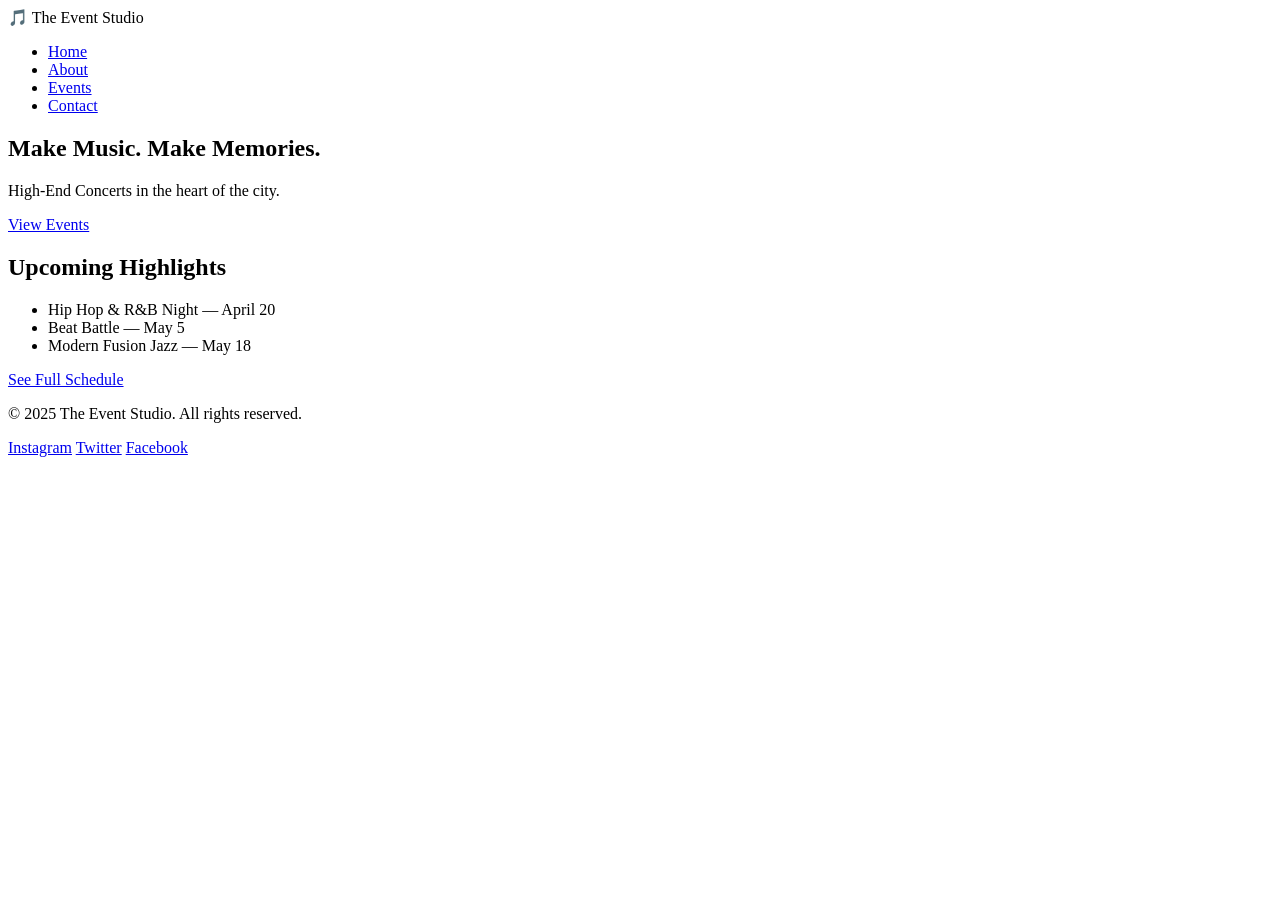
==== index.html @ 313362b9 "added featured events" ====
<!DOCTYPE html>
<html lang="en">
<head>
  <meta charset="UTF-8" />
  <meta name="viewport" content="width=device-width, initial-scale=1.0" />
  <title>The Event Studio — Home</title>
  <link rel="stylesheet" href="styles.css" />
</head>
<body>

    <!-- Navigation -->
    <header>
    <nav>
      <div class="logo">🎵 The Event Studio</div>
      <ul class="nav-links">
        <li><a href="index.html">Home</a></li>
        <li><a href="about.html">About</a></li>
        <li><a href="events.html">Events</a></li>
        <li><a href="events.html#contact">Contact</a></li>  
      </ul>
    </nav>
  </header>

  <main>
   <!-- Hero Section -->
  <section id="hero">
    <div class="hero-content">
      <h1>Make Music. Make Memories.</h1>
      <p>High-End Concerts in the heart of the city.</p>
      <a href="events.html" class="btn">View Events</a>
    </div>
  </section>

  <!-- Featured Events -->
  <section id="featured">
    <h2>Upcoming Highlights</h2>
    <ul class="event-list">
      <li>Hip Hop & R&B Night — April 20</li>
      <li>Beat Battle — May 5</li>
      <li>Modern Fusion Jazz — May 18</li>
    </ul>
    <a href="events.html" class="btn btn-outline">See Full Schedule</a>
  </section>
  </main>

    <!-- Footer -->
  <footer>
    <p>&copy; 2025 The Event Studio. All rights reserved.</p>
    <div class="social-links">
      <a href="https://instagram.com" target="_blank">Instagram</a>
      <a href="https://twitter.com" target="_blank">Twitter</a>
      <a href="https://facebook.com" target="_blank">Facebook</a>
    </div>
  </footer>

</body>
</html>
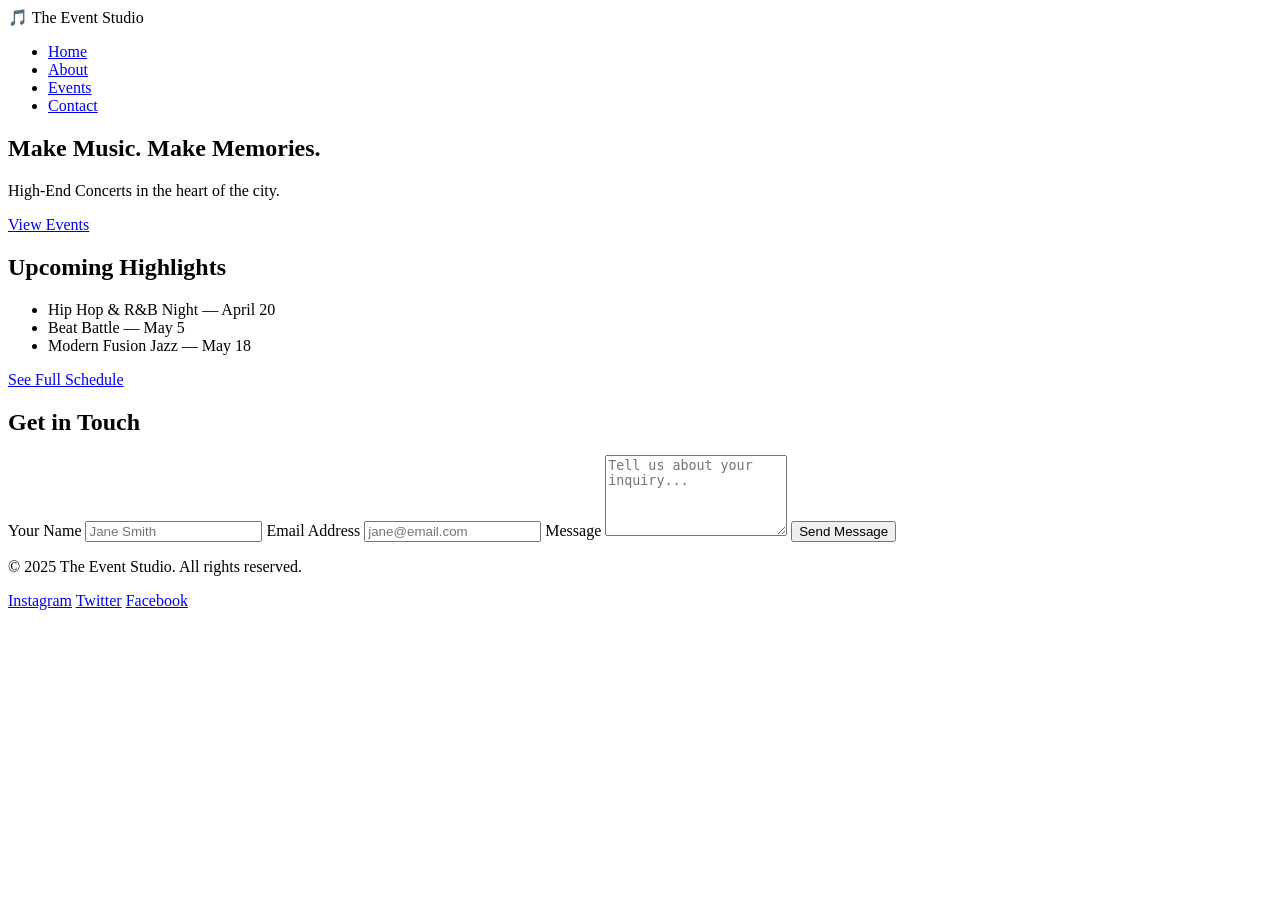
==== commit a6e24888: "contact section added" ====
--- a/index.html
+++ b/index.html
@@ -41,6 +41,24 @@
     </ul>
     <a href="events.html" class="btn btn-outline">See Full Schedule</a>
   </section>
+  
+  <!-- Contact -->
+  <section id="contact">
+    <h2>Get in Touch</h2>
+    <form action="#" method="POST">
+      <label for="name">Your Name</label>
+      <input type="text" id="name" name="name" placeholder="Jane Smith" required />
+
+      <label for="email">Email Address</label>
+      <input type="email" id="email" name="email" placeholder="jane@email.com" required />
+
+      <label for="message">Message</label>
+      <textarea id="message" name="message" rows="5" placeholder="Tell us about your inquiry..."></textarea>
+
+      <button type="submit" class="btn">Send Message</button>
+    </form>
+  </section>
+
   </main>
 
     <!-- Footer -->
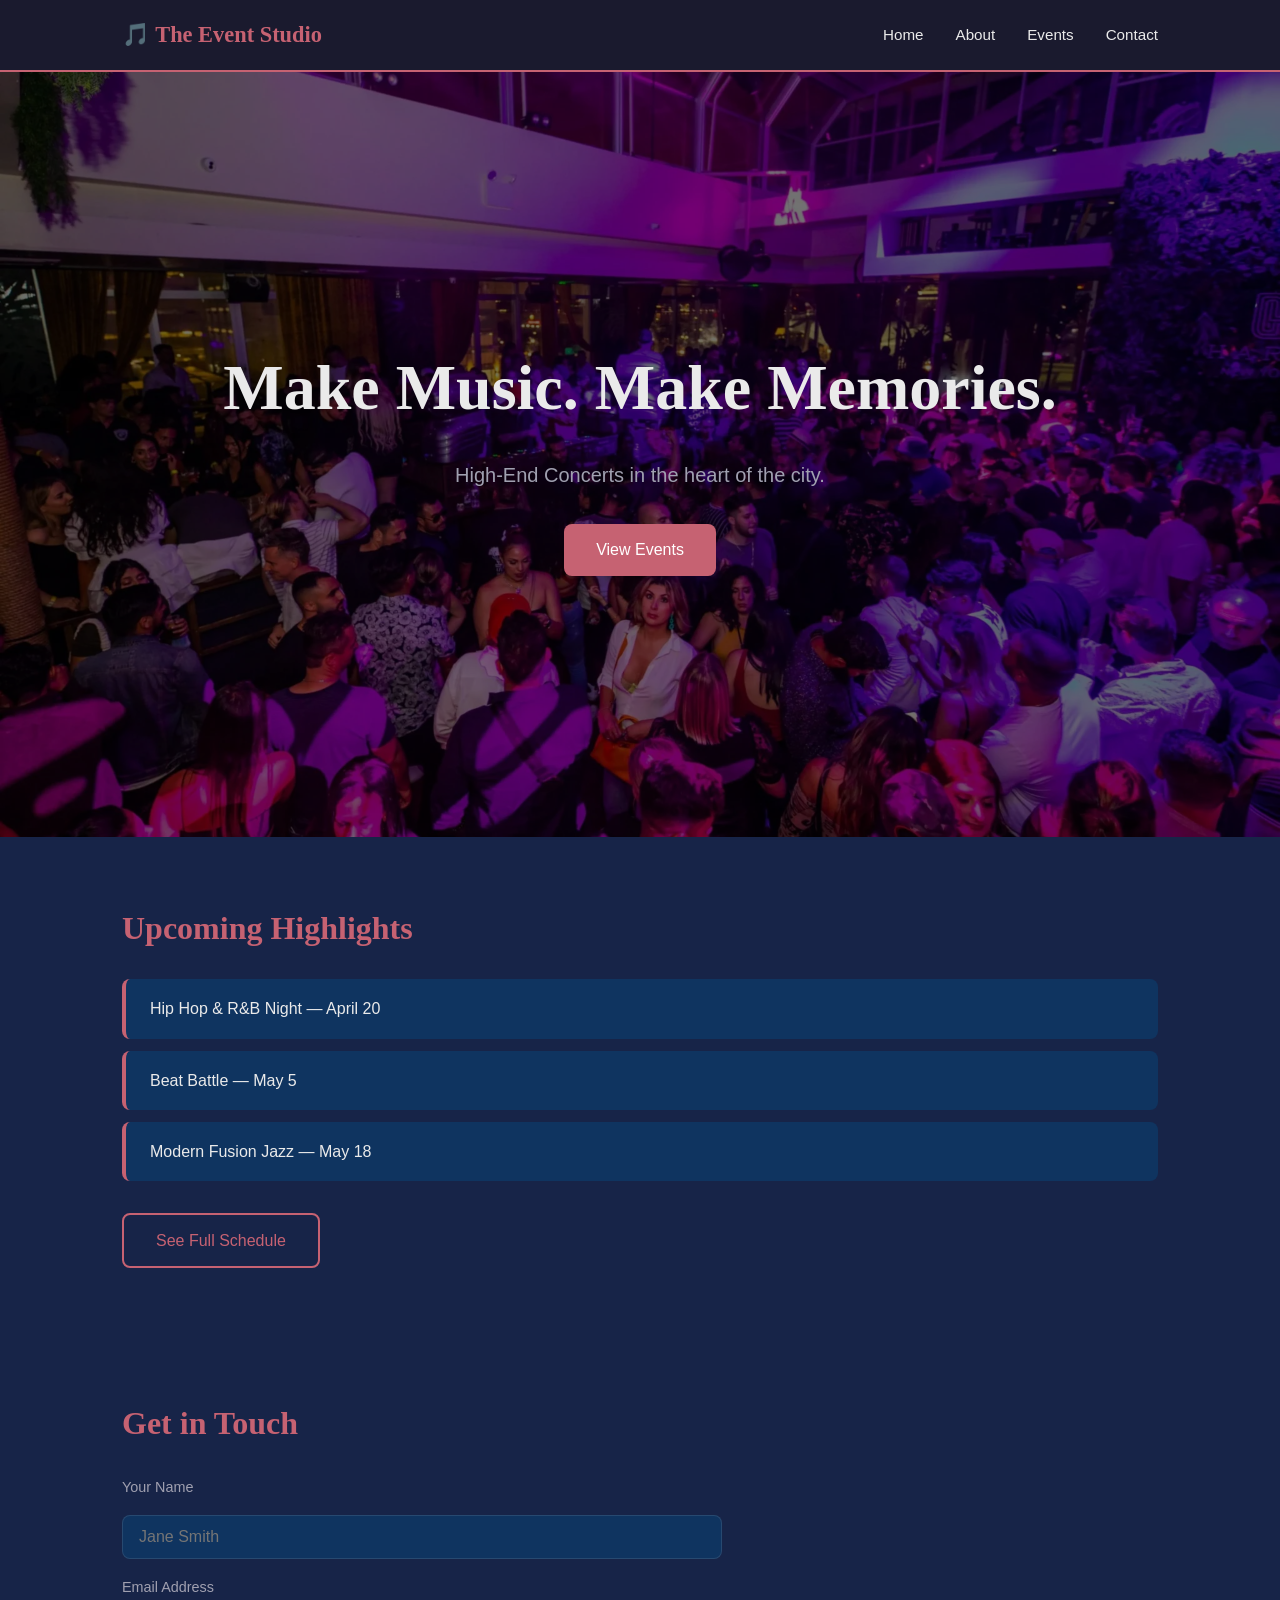
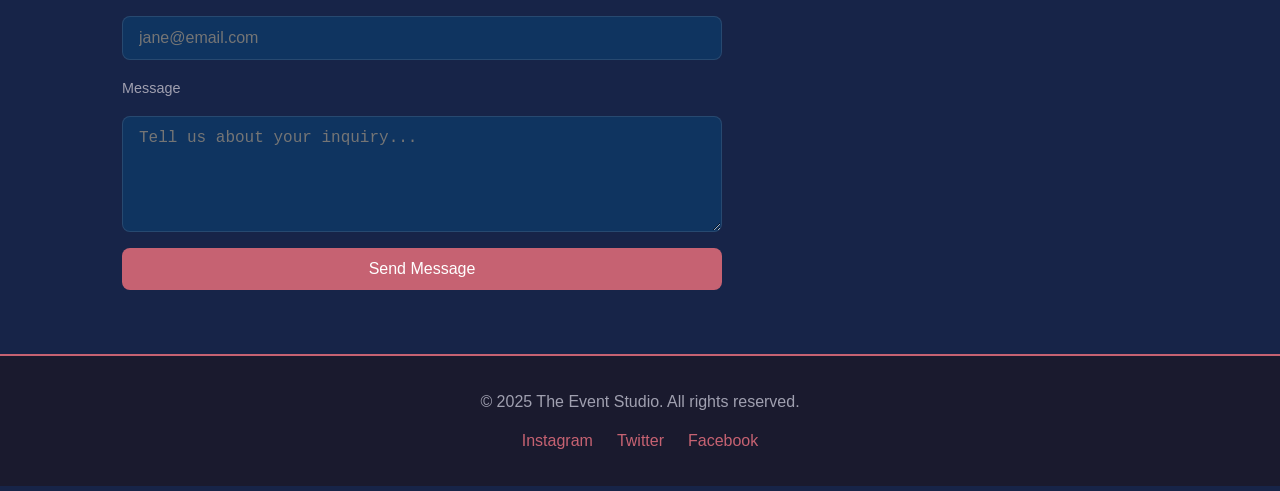
==== commit 3ca995ea: "fixed hamburger menu issue" ====
--- a/index.html
+++ b/index.html
@@ -12,6 +12,13 @@
     <header>
     <nav>
       <div class="logo">🎵 The Event Studio</div>
+
+      <button class="ham-btn" id="ham-btn" aria-label="Toggle navigation" aria-expanded="false">
+        <span></span>
+        <span></span>
+        <span></span>
+      </button>
+
       <ul class="nav-links">
         <li><a href="index.html">Home</a></li>
         <li><a href="about.html">About</a></li>
@@ -71,5 +78,6 @@
     </div>
   </footer>
 
+    <script src="script.js"></script>
 </body>
 </html>
--- a/styles.css
+++ b/styles.css
@@ -0,0 +1,388 @@
+*, *::before, *::after {
+  box-sizing: border-box;
+  margin: 0;
+  padding: 0;
+}
+
+:root {
+  --color-primary: #1a1a2e;    
+  --color-accent: #c66272;     
+  --color-bg: #172448;
+  --color-surface: #0f3460;
+  --color-text: #eaeaea;
+  --color-muted: #a0a0b0;
+  --font-heading: 'Georgia', serif;
+  --font-body: 'Segoe UI', sans-serif;
+  --radius: 8px;
+  --max-width: 1100px;
+}
+
+body {
+  font-family: var(--font-body);
+  background-color: var(--color-bg);
+  color: var(--color-text);
+  line-height: 1.7;
+}
+
+header {
+  background-color: var(--color-primary);
+  position: sticky;
+  top: 0;
+  z-index: 100;
+  border-bottom: 2px solid var(--color-accent);
+}
+
+nav {
+  max-width: var(--max-width);
+  margin: 0 auto;
+  padding: 1rem 2rem;
+  display: flex;           
+  justify-content: space-between;
+  align-items: center;
+}   
+
+.logo {
+  font-family: var(--font-heading);
+  font-size: 1.4rem;
+  color: var(--color-accent);
+  font-weight: bold;
+}   
+
+.nav-links {
+  list-style: none;
+  display: flex;
+  gap: 2rem;
+}
+
+.nav-links a {
+  color: var(--color-text);
+  text-decoration: none;
+  font-size: 0.95rem;
+  transition: color 0.3s;
+}
+
+.nav-links a:hover {
+  color: var(--color-accent);
+}
+
+.ham-btn {
+  display: none;
+  flex-direction: column;
+  justify-content: center;
+  gap: 5px;
+  background: none;
+  border: none;
+  cursor: pointer;
+  padding: 6px;
+}
+
+.ham-btn span {
+  display: block;
+  width: 24px;
+  height: 2px;
+  background-color: var(--color-text);
+  border-radius: 2px;
+  transition: transform 0.3s ease, opacity 0.3s ease;
+}
+
+.ham-btn.open span:nth-child(1) {
+  transform: translateY(7px) rotate(45deg);
+}
+.ham-btn.open span:nth-child(2) {
+  opacity: 0;
+}
+.ham-btn.open span:nth-child(3) {
+  transform: translateY(-7px) rotate(-45deg);
+}
+
+
+#hero {
+  background-image: url('images/hero-hq.webp');
+  background-size: cover;
+  background-position: center;
+  min-height: 85vh;
+  width: 100%;
+  max-width: 100%;
+  margin: 0;
+  padding: 0;
+  display: flex;
+  align-items: center;
+  justify-content: center;
+  text-align: center;
+  position: relative;
+}
+
+
+/* Dark overlay for better text contrast */
+#hero::before {
+  content: '';
+  position: absolute;
+  inset: 0;
+  background: rgba(0, 0, 0, 0.55);
+}
+
+.hero-content {
+  position: relative;   /* content sits above the overlay */
+  z-index: 1;
+  padding: 2rem;
+}
+
+.hero-content h1 {
+  font-family: var(--font-heading);
+  font-size: clamp(2rem, 5vw, 4rem);  /* responsive font size */
+  margin-bottom: 1rem;
+}
+
+#about-hero {
+  background-color: var(--color-surface);
+  padding: 4rem 2rem;
+  text-align: center;
+}
+
+#about-hero img {
+  max-width: 100%;
+  height: auto;
+  border-radius: var(--radius);
+}
+
+.hero-content p {
+  font-size: 1.25rem;
+  color: var(--color-muted);
+  margin-bottom: 2rem;
+}
+
+.btn {
+  display: inline-block;
+  padding: 0.75rem 2rem;
+  background-color: var(--color-accent);
+  color: #fff;
+  text-decoration: none;
+  border: none;
+  border-radius: var(--radius);
+  font-size: 1rem;
+  cursor: pointer;
+  transition: background-color 0.3s, transform 0.2s;
+}
+
+.btn:hover {
+  background-color: #c73652;
+  transform: translateY(-2px);   /* lift effect on hover */
+}
+
+.btn-outline {
+  background-color: transparent;
+  border: 2px solid var(--color-accent);
+  color: var(--color-accent);
+}
+
+.btn-outline:hover {
+  background-color: var(--color-accent);
+  color: #fff;
+}
+
+section {
+  max-width: var(--max-width);
+  margin: 0 auto;
+  padding: 4rem 2rem;
+}
+
+section h2 {
+  font-family: var(--font-heading);
+  font-size: 2rem;
+  margin-bottom: 1.5rem;
+  color: var(--color-accent);
+}
+
+.event-list {
+  list-style: none;
+  display: flex;
+  flex-direction: column;
+  gap: 0.75rem;
+  margin-bottom: 2rem;
+}
+
+.event-list li {
+  background-color: var(--color-surface);
+  padding: 1rem 1.5rem;
+  border-radius: var(--radius);
+  border-left: 4px solid var(--color-accent);
+  transition: transform 0.2s;
+}
+
+.event-list li:hover {
+  transform: translateX(6px);
+}
+
+table {
+  width: 100%;
+  border-collapse: collapse;
+  margin-top: 1rem;
+}
+
+th, td {
+  padding: 0.85rem 1.25rem;
+  text-align: left;
+  border-bottom: 1px solid var(--color-surface);
+}
+
+th {
+  background-color: var(--color-accent);
+  color: #fff;
+  font-weight: bold;
+}
+
+tr:nth-child(even) {
+  background-color: rgba(255, 255, 255, 0.04);
+}
+
+tr:hover {
+  background-color: rgba(233, 69, 96, 0.1);  
+}
+
+form {
+  display: flex;
+  flex-direction: column;
+  gap: 1rem;
+  max-width: 600px;
+  justify-content: center;
+}
+
+label {
+  font-size: 0.9rem;
+  color: var(--color-muted);
+}
+
+input, textarea {
+  width: 100%;
+  padding: 0.75rem 1rem;
+  background-color: var(--color-surface);
+  border: 1px solid rgba(255,255,255,0.1);
+  border-radius: var(--radius);
+  color: var(--color-text);
+  font-size: 1rem;
+  transition: border-color 0.3s;
+}
+
+input:focus, textarea:focus {    
+  outline: none;
+  border-color: var(--color-accent);
+}
+
+footer {
+  background-color: var(--color-primary);
+  text-align: center;
+  padding: 2rem;
+  border-top: 2px solid var(--color-accent);
+  color: var(--color-muted);
+}
+
+
+.social-links {
+  display: flex;
+  justify-content: center;
+  gap: 1.5rem;
+  margin-top: 0.75rem;
+}
+
+.social-links a {
+  color: var(--color-accent);
+  text-decoration: none;
+  transition: opacity 0.3s;
+}
+
+.social-links a:hover {
+  opacity: 0.7;
+}
+
+@media (max-width: 900px) {
+  .ham-btn {
+    display: flex;  
+  }
+
+  .nav-links {
+    display: none;          
+    flex-direction: column;
+    width: 100%;
+    background-color: var(--color-surface);
+    padding: 1rem 2rem 1.5rem;
+    gap: 0.25rem;
+  }
+
+  .nav-links.open {
+    display: flex;            
+  }
+
+  .nav-links li {
+    border-bottom: 1px solid rgba(255, 255, 255, 0.07);
+  }
+
+  .nav-links li:last-child {
+    border-bottom: none;
+  }
+
+  .nav-links a {
+    display: block;
+    padding: 0.6rem 0;
+    font-size: 1rem;
+  }
+
+  .hero-content h1 {
+    font-size: clamp(1.8rem, 4vw, 3rem);
+  }
+
+  section {
+    padding: 3rem 1.5rem;
+  }
+
+  th, td {
+    padding: 0.7rem 1rem;
+  }
+}
+
+@media (max-width: 600px) {
+  nav {
+    padding: 0.85rem 1rem;    
+  }
+
+  .logo {
+    font-size: 1.1rem;
+  }
+
+  .hero-content h1 {
+    font-size: 1.75rem;
+  }
+
+  .hero-content p {
+    font-size: 1rem;
+  }
+
+  section {
+    padding: 2rem 1rem;
+  }
+
+  section h2 {
+    font-size: 1.5rem;
+  }
+
+  table {
+    font-size: 0.8rem;
+    display: block;
+    overflow-x: auto;
+    white-space: nowrap;
+  }
+
+  th, td {
+    padding: 0.55rem 0.75rem;
+  }
+
+  .btn {
+    width: 100%;
+    text-align: center;
+  }
+
+  form {
+    max-width: 100%;
+  }
+}
+
+
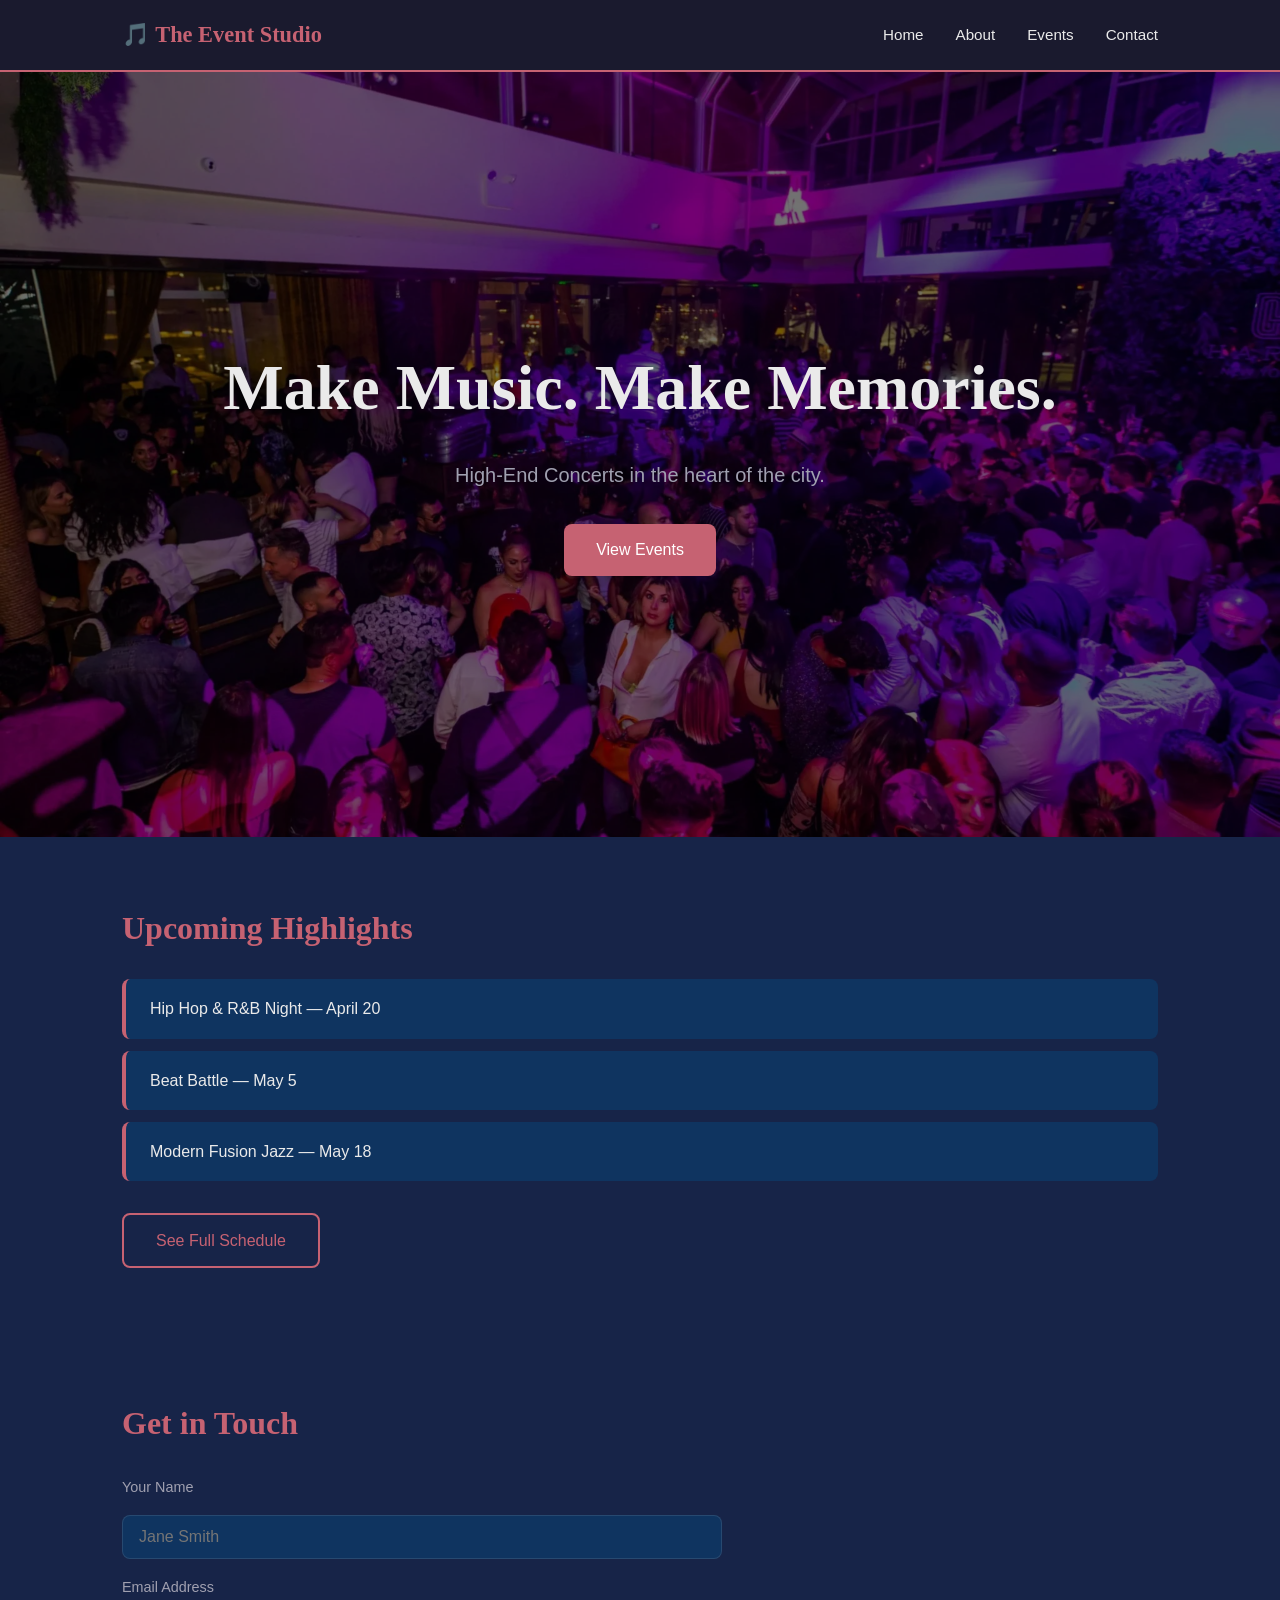
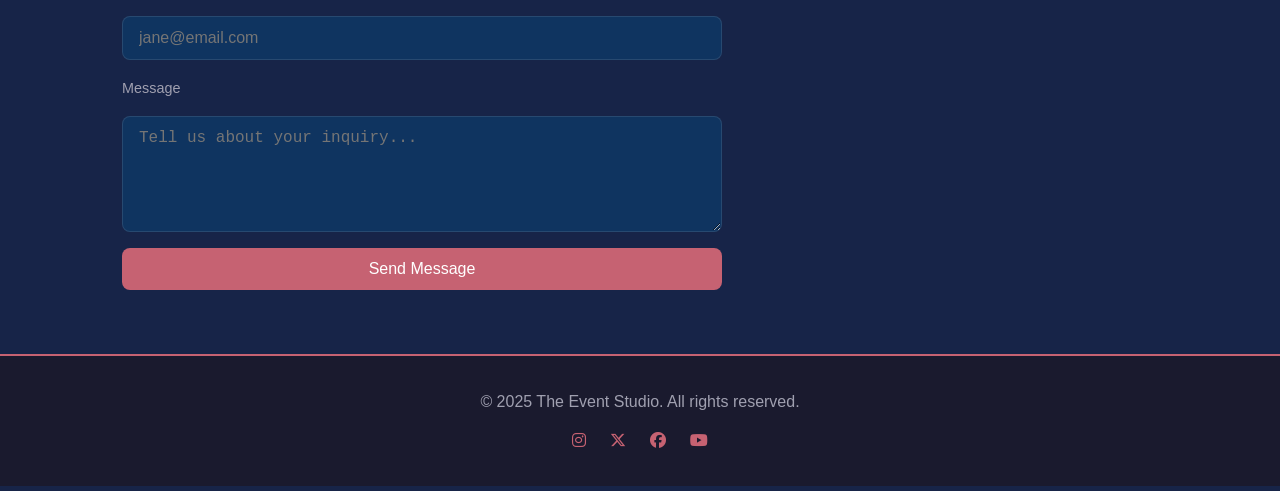
==== commit 9fbbd821: "updated footer links" ====
--- a/index.html
+++ b/index.html
@@ -5,6 +5,7 @@
   <meta name="viewport" content="width=device-width, initial-scale=1.0" />
   <title>The Event Studio — Home</title>
   <link rel="stylesheet" href="styles.css" />
+  <link rel="stylesheet" href="https://cdnjs.cloudflare.com/ajax/libs/font-awesome/6.4.0/css/all.min.css" />
 </head>
 <body>
 
@@ -72,9 +73,18 @@
   <footer>
     <p>&copy; 2025 The Event Studio. All rights reserved.</p>
     <div class="social-links">
-      <a href="https://instagram.com" target="_blank">Instagram</a>
-      <a href="https://twitter.com" target="_blank">Twitter</a>
-      <a href="https://facebook.com" target="_blank">Facebook</a>
+      <a href="https://instagram.com" target="_blank" aria-label="Instagram">
+      <i class="fa-brands fa-instagram"></i>
+    </a>
+    <a href="https://twitter.com" target="_blank" aria-label="Twitter">
+      <i class="fa-brands fa-x-twitter"></i>
+    </a>
+    <a href="https://facebook.com" target="_blank" aria-label="Facebook">
+      <i class="fa-brands fa-facebook"></i>
+    </a>
+    <a href="https://youtube.com" target="_blank" aria-label="YouTube">
+      <i class="fa-brands fa-youtube"></i>
+    </a>
     </div>
   </footer>
 
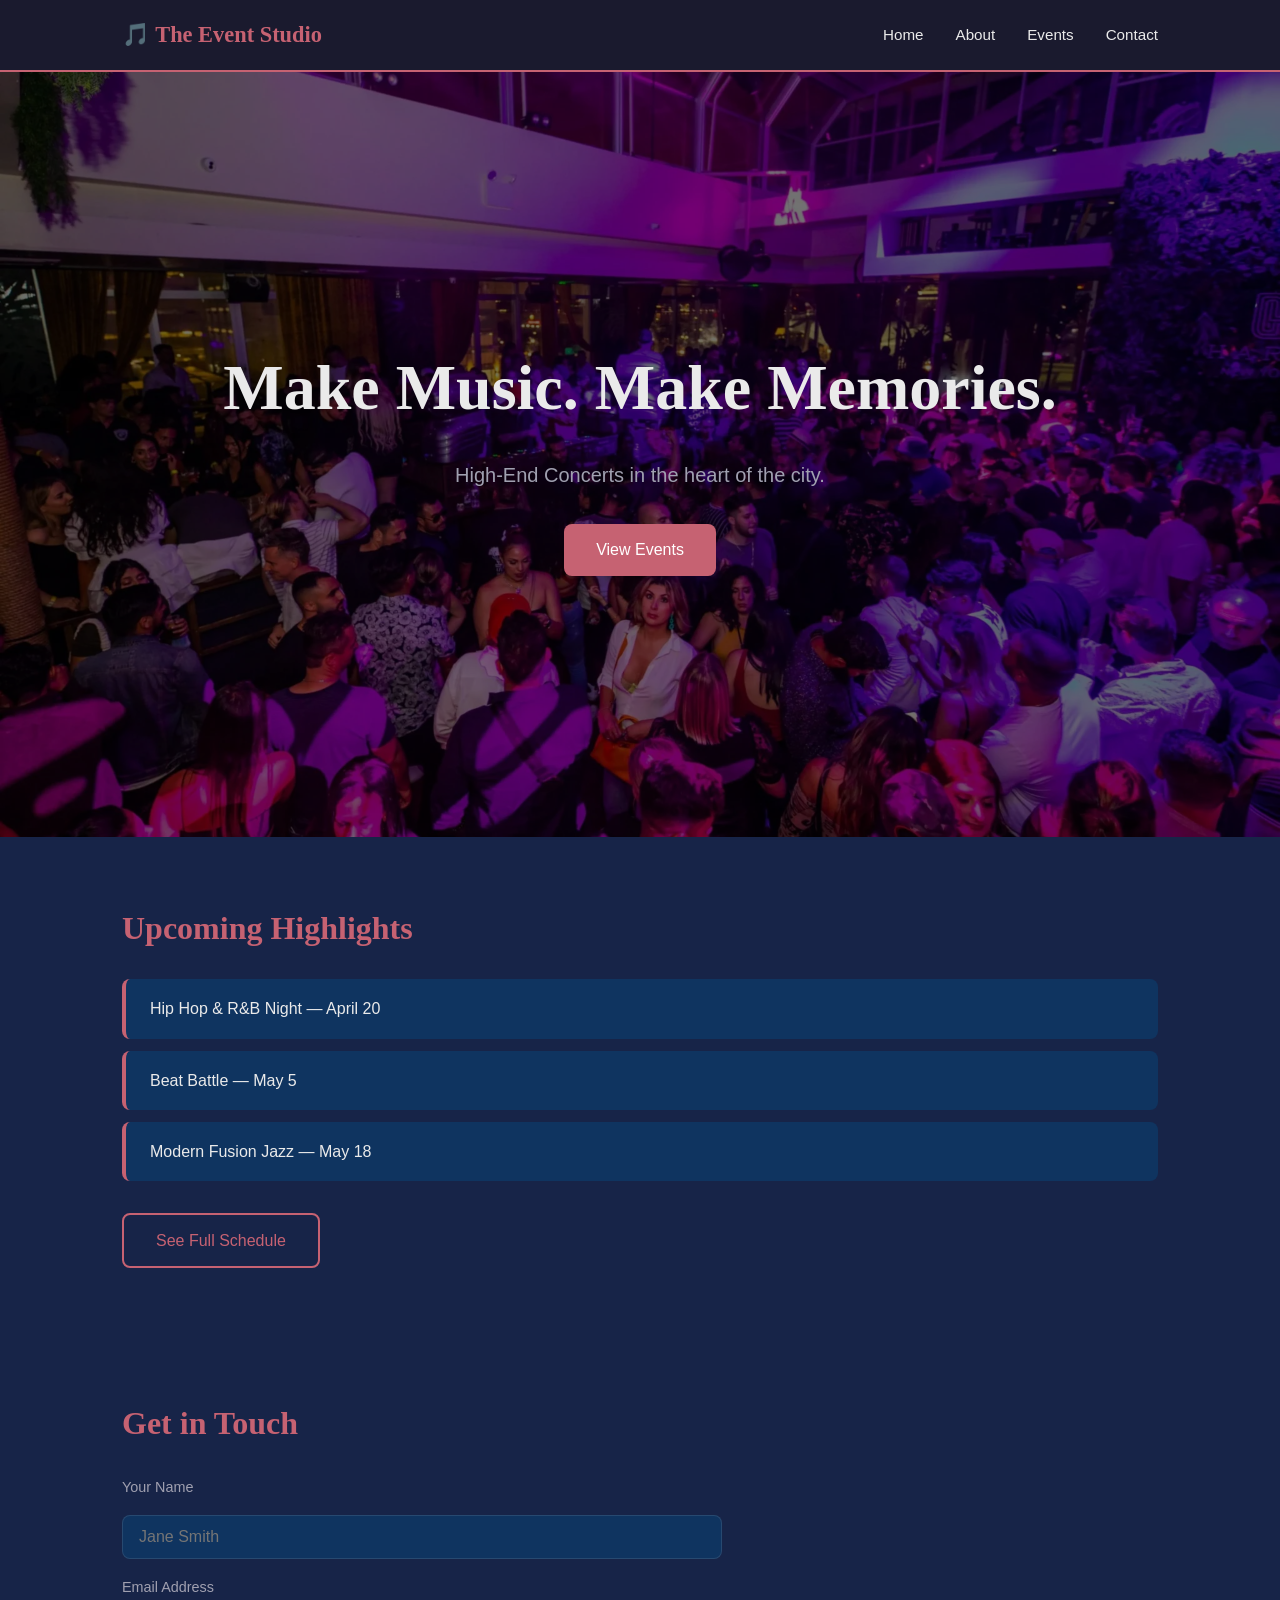
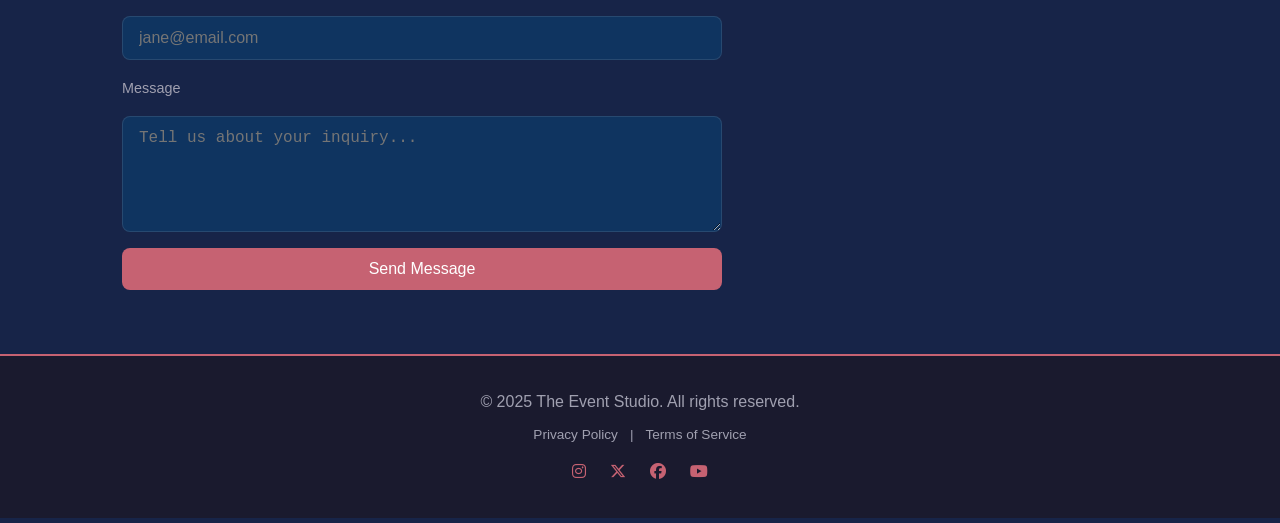
==== commit a95135af: "added legal pages (privacy and terms) to footer and added files and boilerplate for terms and privac" ====
--- a/index.html
+++ b/index.html
@@ -5,7 +5,7 @@
   <meta name="viewport" content="width=device-width, initial-scale=1.0" />
   <title>The Event Studio — Home</title>
   <link rel="stylesheet" href="styles.css" />
-  <link rel="stylesheet" href="https://cdnjs.cloudflare.com/ajax/libs/font-awesome/6.4.0/css/all.min.css" />
+  <link rel="stylesheet" href="https://cdnjs.cloudflare.com/ajax/libs/font-awesome/6.5.0/css/all.min.css" />
 </head>
 <body>
 
@@ -72,6 +72,11 @@
     <!-- Footer -->
   <footer>
     <p>&copy; 2025 The Event Studio. All rights reserved.</p>
+    <div class="footer-legal">
+    <a href="privacy.html">Privacy Policy</a>
+    <span>|</span>
+    <a href="terms.html">Terms of Service</a>
+    </div>
     <div class="social-links">
       <a href="https://instagram.com" target="_blank" aria-label="Instagram">
       <i class="fa-brands fa-instagram"></i>
--- a/styles.css
+++ b/styles.css
@@ -37,6 +37,7 @@
   margin: 0 auto;
   padding: 1rem 2rem;
   display: flex;           
+  flex-wrap: wrap;       
   justify-content: space-between;
   align-items: center;
 }   
@@ -276,6 +277,28 @@
   color: var(--color-muted);
 }
 
+.footer-legal {
+  display: flex;
+  justify-content: center;
+  align-items: center;
+  gap: 0.75rem;
+  margin-top: 0.5rem;
+  font-size: 0.85rem;
+}
+
+.footer-legal a {
+  color: var(--color-muted);
+  text-decoration: none;
+  transition: color 0.3s;
+}
+
+.footer-legal a:hover {
+  color: var(--color-accent);
+}
+
+.footer-legal span {
+  color: var(--color-muted);
+}
 
 .social-links {
   display: flex;
@@ -306,10 +329,15 @@
     background-color: var(--color-surface);
     padding: 1rem 2rem 1.5rem;
     gap: 0.25rem;
+    flex-wrap: wrap;
   }
 
   .nav-links.open {
-    display: flex;            
+    display: flex;  
+    padding: 0.5rem 0 1rem;                              
+    background-color: transparent;                        
+    border-top: 1px solid rgba(255, 255, 255, 0.08);     
+    margin-top: 0.5rem;             
   }
 
   .nav-links li {
@@ -337,6 +365,202 @@
   th, td {
     padding: 0.7rem 1rem;
   }
+}
+
+#about-hero {
+  padding: 0;
+  max-width: 100%;
+  position: relative;
+  text-align: center;
+  background-color: var(--color-surface);
+}
+
+#about-hero img {
+  width: 100%;
+  max-height: 500px;
+  object-fit: cover;
+  display: block;
+  opacity: 0.6;
+}
+
+.about-hero-text {
+  position: absolute;
+  inset: 0;
+  display: flex;
+  flex-direction: column;
+  align-items: center;
+  justify-content: center;
+  padding: 2rem;
+  z-index: 1;
+}
+
+.about-hero-text h1 {
+  font-family: var(--font-heading);
+  font-size: clamp(2rem, 5vw, 3.5rem);
+  margin-bottom: 0.75rem;
+  color: var(--color-text);
+}
+
+.about-subtitle {
+  font-size: 1.15rem;
+  color: var(--color-muted);
+  max-width: 540px;
+}
+
+.about-section {
+  max-width: var(--max-width);
+  margin: 0 auto;
+  padding: 5rem 2rem;
+  border-bottom: 1px solid rgba(255, 255, 255, 0.05);
+}
+
+.about-section--accent {
+  background-color: rgba(15, 52, 96, 0.4);
+  max-width: 100%;
+  padding-left: calc((100% - var(--max-width)) / 2 + 2rem);
+  padding-right: calc((100% - var(--max-width)) / 2 + 2rem);
+}
+
+.about-label {
+  font-size: 0.72rem;
+  text-transform: uppercase;
+  letter-spacing: 0.15em;
+  color: var(--color-accent);
+  font-weight: bold;
+  margin-bottom: 0.5rem;
+}
+
+.about-section h2 {
+  font-family: var(--font-heading);
+  font-size: clamp(1.6rem, 3vw, 2.2rem);
+  color: var(--color-text);
+  margin-bottom: 1.25rem;
+}
+
+.about-section p {
+  font-size: 1.05rem;
+  color: var(--color-muted);
+  max-width: 660px;
+  line-height: 1.85;
+  margin-bottom: 1rem;
+}
+
+.about-section a {
+  color: var(--color-accent);
+  text-decoration: underline;
+}
+
+/* VALUES LIST */
+.values-list {
+  list-style: none;
+  display: flex;
+  flex-direction: column;
+  gap: 1.75rem;
+  margin-top: 1.25rem;
+  padding: 0;
+}
+
+.values-list li {
+  display: flex;
+  align-items: flex-start;
+  gap: 1.25rem;
+  background: none;
+  border: none;
+  padding: 0;
+}
+
+.values-list i {
+  color: var(--color-accent);
+  font-size: 1.1rem;
+  margin-top: 0.25rem;
+  width: 22px;
+  flex-shrink: 0;
+}
+
+.values-list strong {
+  display: block;
+  font-size: 1rem;
+  color: var(--color-text);
+  margin-bottom: 0.2rem;
+}
+
+.values-list p {
+  margin: 0;
+  font-size: 0.95rem;
+  max-width: 100%;
+}
+
+.team-grid {
+  display: grid;
+  grid-template-columns: repeat(auto-fit, minmax(200px, 1fr));
+  gap: 1.5rem;
+  margin-top: 1.75rem;
+}
+
+.team-card {
+  background-color: var(--color-surface);
+  border-radius: var(--radius);
+  padding: 2rem 1.5rem;
+  text-align: center;
+  display: flex;
+  flex-direction: column;
+  align-items: center;
+  gap: 0.5rem;
+}
+
+.team-avatar {
+  width: 60px;
+  height: 60px;
+  border-radius: 50%;
+  background-color: var(--color-accent);
+  color: #fff;
+  font-size: 1.1rem;
+  font-weight: bold;
+  display: flex;
+  align-items: center;
+  justify-content: center;
+  margin-bottom: 0.5rem;
+}
+
+.team-card strong {
+  font-size: 1rem;
+  color: var(--color-text);
+}
+
+.team-card span {
+  font-size: 0.85rem;
+  color: var(--color-muted);
+  line-height: 1.4;
+}
+
+
+
+nav {
+  flex-wrap: wrap;
+}
+
+.nav-links.open {
+  display: flex;
+  flex-direction: column;
+  width: 100%;
+  gap: 0;
+  padding: 0.5rem 0 1rem;
+  background-color: transparent;
+  border-top: 1px solid rgba(255, 255, 255, 0.08);
+  margin-top: 0.5rem;
+}
+
+.nav-links.open li {
+  border-bottom: 1px solid rgba(255, 255, 255, 0.06);
+}
+
+.nav-links.open li:last-child {
+  border-bottom: none;
+}
+
+.nav-links.open a {
+  display: block;
+  padding: 0.65rem 0;
 }
 
 @media (max-width: 600px) {
@@ -383,6 +607,20 @@
   form {
     max-width: 100%;
   }
-}
-
-
+
+  .about-hero-text h1 {
+    font-size: 1.75rem;
+  }
+
+  .about-subtitle {
+    font-size: 1rem;
+  }
+
+  .about-section {
+    padding: 2.5rem 1rem;
+  }
+
+  .team-grid {
+    grid-template-columns: 1fr;
+  }
+}
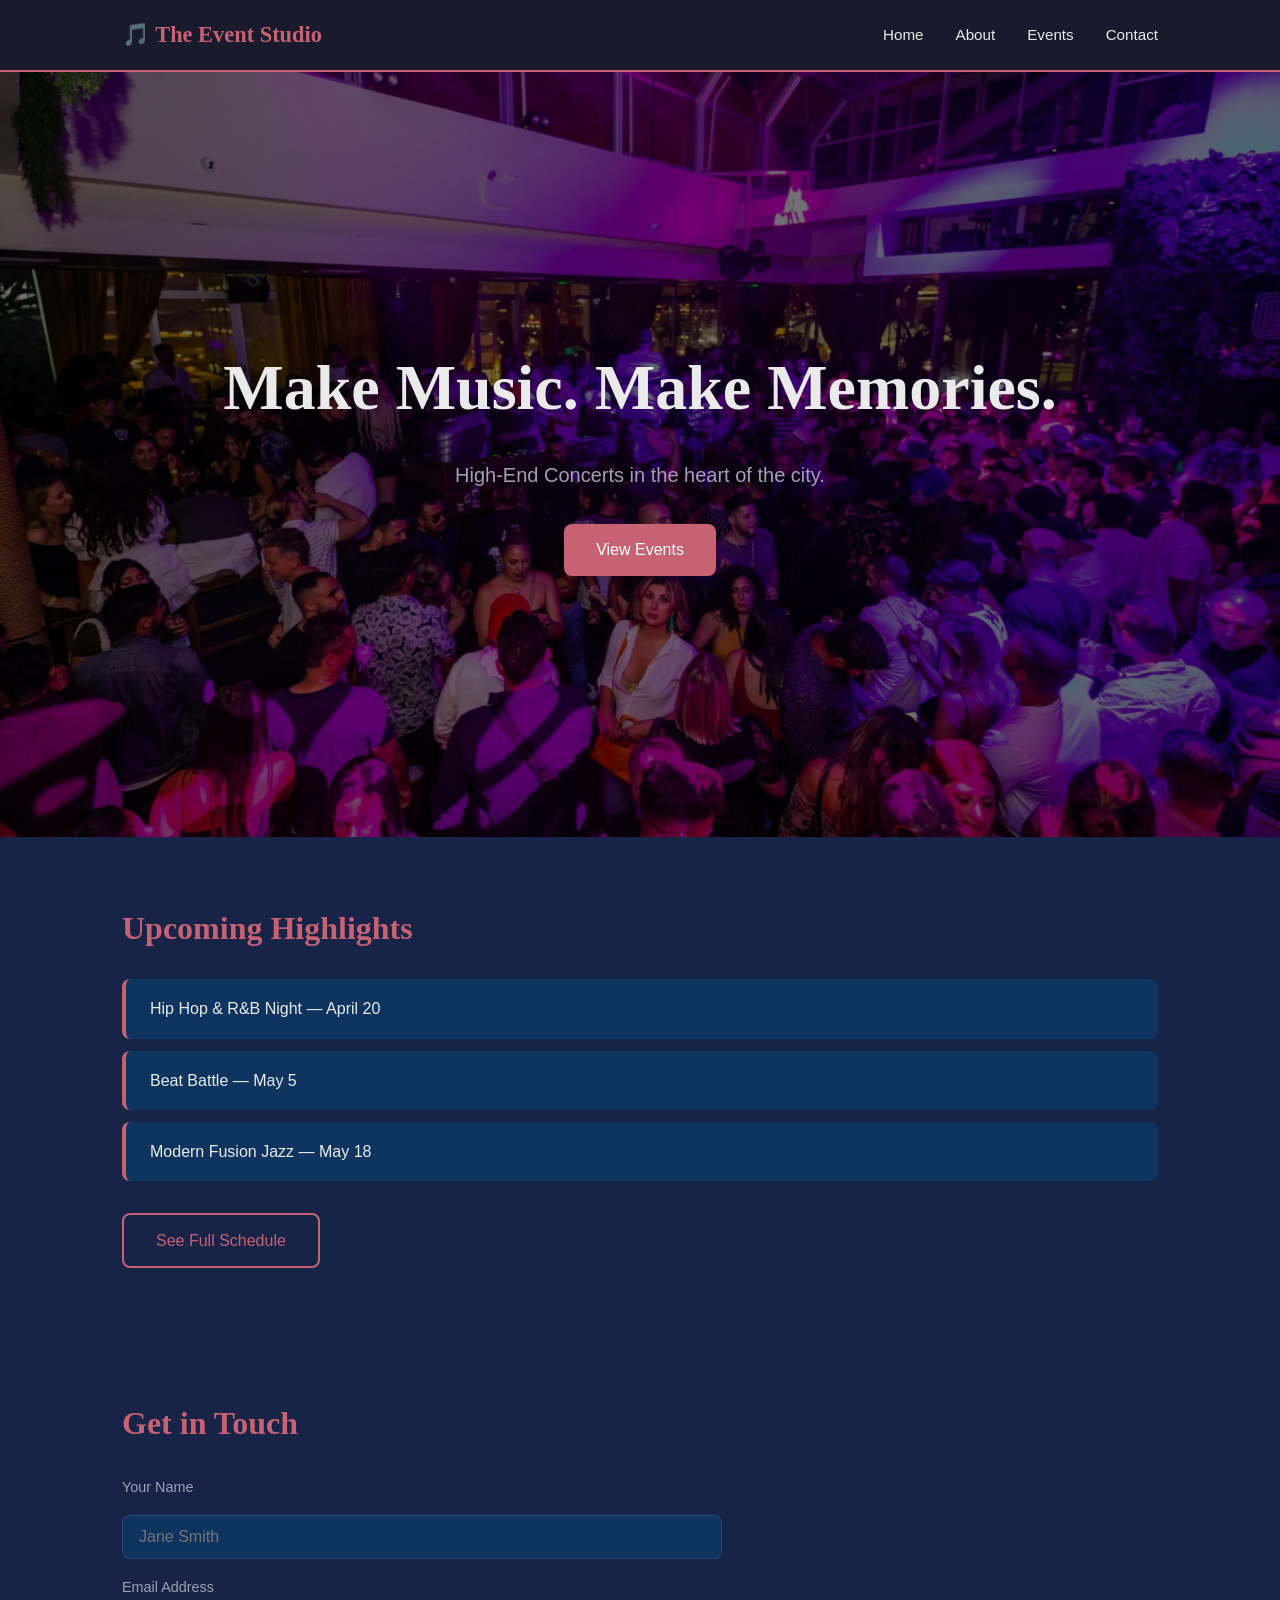
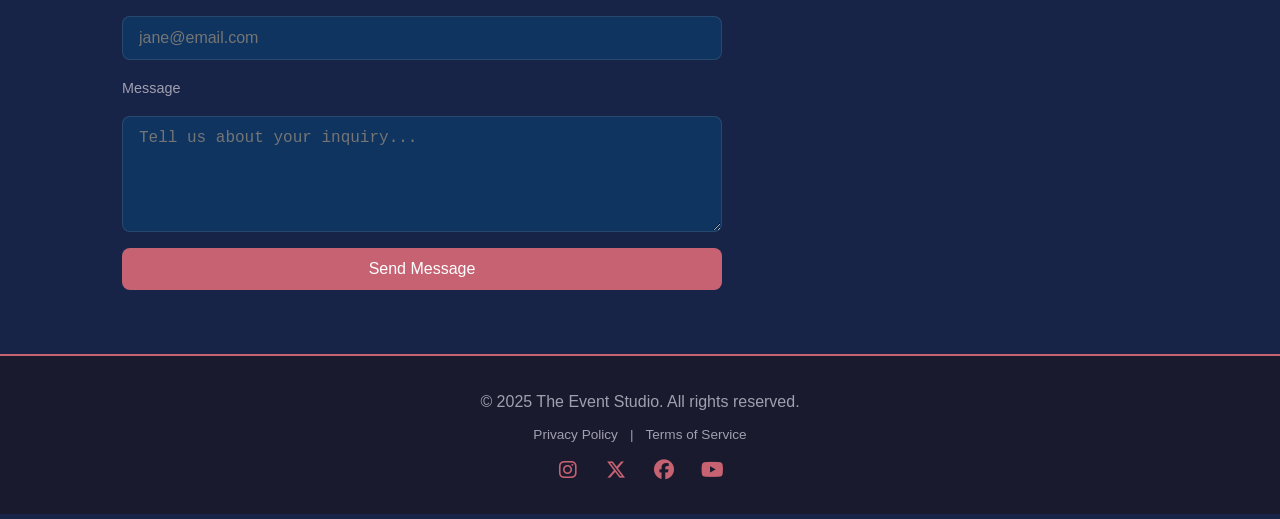
==== commit 6f8c8cb5: "updated contact navigation click" ====
--- a/index.html
+++ b/index.html
@@ -24,7 +24,7 @@
         <li><a href="index.html">Home</a></li>
         <li><a href="about.html">About</a></li>
         <li><a href="events.html">Events</a></li>
-        <li><a href="events.html#contact">Contact</a></li>  
+        <li><a href="#contact">Contact</a></li>
       </ul>
     </nav>
   </header>
--- a/styles.css
+++ b/styles.css
@@ -96,7 +96,6 @@
   transform: translateY(-7px) rotate(-45deg);
 }
 
-
 #hero {
   background-image: url('images/hero-hq.webp');
   background-size: cover;
@@ -113,8 +112,6 @@
   position: relative;
 }
 
-
-/* Dark overlay for better text contrast */
 #hero::before {
   content: '';
   position: absolute;
@@ -123,33 +120,61 @@
 }
 
 .hero-content {
-  position: relative;   /* content sits above the overlay */
+  position: relative;
   z-index: 1;
   padding: 2rem;
 }
 
 .hero-content h1 {
   font-family: var(--font-heading);
-  font-size: clamp(2rem, 5vw, 4rem);  /* responsive font size */
+  font-size: clamp(2rem, 5vw, 4rem);
   margin-bottom: 1rem;
-}
-
-#about-hero {
-  background-color: var(--color-surface);
-  padding: 4rem 2rem;
-  text-align: center;
-}
-
-#about-hero img {
-  max-width: 100%;
-  height: auto;
-  border-radius: var(--radius);
 }
 
 .hero-content p {
   font-size: 1.25rem;
   color: var(--color-muted);
   margin-bottom: 2rem;
+}
+
+#about-hero {
+  padding: 0;
+  max-width: 100%;
+  position: relative;
+  text-align: center;
+  background-color: var(--color-surface);
+}
+
+#about-hero img {
+  width: 100%;
+  max-height: 500px;
+  object-fit: cover;
+  display: block;
+  opacity: 0.6;
+}
+
+.about-hero-text {
+  position: absolute;
+  inset: 0;
+  display: flex;
+  flex-direction: column;
+  align-items: center;
+  justify-content: center;
+  padding: 2rem;
+  z-index: 1;
+}
+
+.about-hero-text h1 {
+  font-family: var(--font-heading);
+  font-size: clamp(2rem, 5vw, 3.5rem);
+  margin-bottom: 0.75rem;
+  color: var(--color-text);
+}
+
+.about-subtitle {
+  font-size: 1.15rem;
+  color: var(--color-muted);
+  max-width: 540px;
 }
 
 .btn {
@@ -167,7 +192,7 @@
 
 .btn:hover {
   background-color: #c73652;
-  transform: translateY(-2px);   /* lift effect on hover */
+  transform: translateY(-2px);
 }
 
 .btn-outline {
@@ -311,10 +336,208 @@
   color: var(--color-accent);
   text-decoration: none;
   transition: opacity 0.3s;
+  display: flex;
+  align-items: center;
+  justify-content: center;
+  width: 1.5rem;
+  height: 1.5rem;
+}
+
+.social-links i {
+  font-size: 1.25rem;
 }
 
 .social-links a:hover {
   opacity: 0.7;
+}
+
+.about-section {
+  max-width: var(--max-width);
+  margin: 0 auto;
+  padding: 5rem 2rem;
+  border-bottom: 1px solid rgba(255, 255, 255, 0.05);
+}
+
+.about-section--accent {
+  background-color: rgba(15, 52, 96, 0.4);
+  max-width: 100%;
+  padding-left: calc((100% - var(--max-width)) / 2 + 2rem);
+  padding-right: calc((100% - var(--max-width)) / 2 + 2rem);
+}
+
+.about-label {
+  font-size: 0.72rem;
+  text-transform: uppercase;
+  letter-spacing: 0.15em;
+  color: var(--color-accent);
+  font-weight: bold;
+  margin-bottom: 0.5rem;
+}
+
+.about-section h2 {
+  font-family: var(--font-heading);
+  font-size: clamp(1.6rem, 3vw, 2.2rem);
+  color: var(--color-text);
+  margin-bottom: 1.25rem;
+}
+
+.about-section p {
+  font-size: 1.05rem;
+  color: var(--color-muted);
+  max-width: 660px;
+  line-height: 1.85;
+  margin-bottom: 1rem;
+}
+
+.about-section a {
+  color: var(--color-accent);
+  text-decoration: underline;
+}
+
+.values-list {
+  list-style: none;
+  display: flex;
+  flex-direction: column;
+  gap: 1.75rem;
+  margin-top: 1.25rem;
+  padding: 0;
+}
+
+.values-list li {
+  display: flex;
+  align-items: flex-start;
+  gap: 1.25rem;
+  background: none;
+  border: none;
+  padding: 0;
+}
+
+.values-list i {
+  color: var(--color-accent);
+  font-size: 1.1rem;
+  margin-top: 0.25rem;
+  width: 22px;
+  flex-shrink: 0;
+}
+
+.values-list strong {
+  display: block;
+  font-size: 1rem;
+  color: var(--color-text);
+  margin-bottom: 0.2rem;
+}
+
+.values-list p {
+  margin: 0;
+  font-size: 0.95rem;
+  max-width: 100%;
+}
+
+.team-grid {
+  display: grid;
+  grid-template-columns: repeat(auto-fit, minmax(200px, 1fr));
+  gap: 1.5rem;
+  margin-top: 1.75rem;
+}
+
+.team-card {
+  background-color: var(--color-surface);
+  border-radius: var(--radius);
+  padding: 2rem 1.5rem;
+  text-align: center;
+  display: flex;
+  flex-direction: column;
+  align-items: center;
+  gap: 0.5rem;
+}
+
+.team-avatar {
+  width: 60px;
+  height: 60px;
+  border-radius: 50%;
+  background-color: var(--color-accent);
+  color: #fff;
+  font-size: 1.1rem;
+  font-weight: bold;
+  display: flex;
+  align-items: center;
+  justify-content: center;
+  margin-bottom: 0.5rem;
+}
+
+.team-card strong {
+  font-size: 1rem;
+  color: var(--color-text);
+}
+
+.team-card span {
+  font-size: 0.85rem;
+  color: var(--color-muted);
+  line-height: 1.4;
+}
+
+.legal-hero {
+  background-color: var(--color-surface);
+  padding: 4rem 2rem;
+  text-align: center;
+  border-bottom: 2px solid var(--color-accent);
+}
+
+.legal-hero h1 {
+  font-family: var(--font-heading);
+  font-size: clamp(2rem, 4vw, 3rem);
+  margin-bottom: 0.5rem;
+}
+
+.legal-meta {
+  font-size: 0.9rem;
+  color: var(--color-muted);
+}
+
+.legal-body {
+  max-width: 800px;
+  margin: 0 auto;
+  padding: 4rem 2rem;
+  display: flex;
+  flex-direction: column;
+  gap: 2.5rem;
+}
+
+.legal-block h2 {
+  font-family: var(--font-heading);
+  font-size: 1.2rem;
+  color: var(--color-accent);
+  margin-bottom: 0.75rem;
+}
+
+.legal-block p {
+  font-size: 1rem;
+  color: var(--color-muted);
+  line-height: 1.85;
+  margin-bottom: 0.75rem;
+}
+
+.legal-block ul {
+  list-style: disc;
+  padding-left: 1.5rem;
+  display: flex;
+  flex-direction: column;
+  gap: 0.4rem;
+}
+
+.legal-block ul li {
+  font-size: 0.95rem;
+  color: var(--color-muted);
+  line-height: 1.7;
+}
+
+.legal-block a {
+  color: var(--color-accent);
+  text-decoration: underline;
+}
+
+.legal-block a:hover {
+  opacity: 0.8;
 }
 
 @media (max-width: 900px) {
@@ -365,202 +588,15 @@
   th, td {
     padding: 0.7rem 1rem;
   }
-}
-
-#about-hero {
-  padding: 0;
-  max-width: 100%;
-  position: relative;
-  text-align: center;
-  background-color: var(--color-surface);
-}
-
-#about-hero img {
-  width: 100%;
-  max-height: 500px;
-  object-fit: cover;
-  display: block;
-  opacity: 0.6;
-}
-
-.about-hero-text {
-  position: absolute;
-  inset: 0;
-  display: flex;
-  flex-direction: column;
-  align-items: center;
-  justify-content: center;
-  padding: 2rem;
-  z-index: 1;
-}
-
-.about-hero-text h1 {
-  font-family: var(--font-heading);
-  font-size: clamp(2rem, 5vw, 3.5rem);
-  margin-bottom: 0.75rem;
-  color: var(--color-text);
-}
-
-.about-subtitle {
-  font-size: 1.15rem;
-  color: var(--color-muted);
-  max-width: 540px;
-}
-
-.about-section {
-  max-width: var(--max-width);
-  margin: 0 auto;
-  padding: 5rem 2rem;
-  border-bottom: 1px solid rgba(255, 255, 255, 0.05);
-}
-
-.about-section--accent {
-  background-color: rgba(15, 52, 96, 0.4);
-  max-width: 100%;
-  padding-left: calc((100% - var(--max-width)) / 2 + 2rem);
-  padding-right: calc((100% - var(--max-width)) / 2 + 2rem);
-}
-
-.about-label {
-  font-size: 0.72rem;
-  text-transform: uppercase;
-  letter-spacing: 0.15em;
-  color: var(--color-accent);
-  font-weight: bold;
-  margin-bottom: 0.5rem;
-}
-
-.about-section h2 {
-  font-family: var(--font-heading);
-  font-size: clamp(1.6rem, 3vw, 2.2rem);
-  color: var(--color-text);
-  margin-bottom: 1.25rem;
-}
-
-.about-section p {
-  font-size: 1.05rem;
-  color: var(--color-muted);
-  max-width: 660px;
-  line-height: 1.85;
-  margin-bottom: 1rem;
-}
-
-.about-section a {
-  color: var(--color-accent);
-  text-decoration: underline;
-}
-
-/* VALUES LIST */
-.values-list {
-  list-style: none;
-  display: flex;
-  flex-direction: column;
-  gap: 1.75rem;
-  margin-top: 1.25rem;
-  padding: 0;
-}
-
-.values-list li {
-  display: flex;
-  align-items: flex-start;
-  gap: 1.25rem;
-  background: none;
-  border: none;
-  padding: 0;
-}
-
-.values-list i {
-  color: var(--color-accent);
-  font-size: 1.1rem;
-  margin-top: 0.25rem;
-  width: 22px;
-  flex-shrink: 0;
-}
-
-.values-list strong {
-  display: block;
-  font-size: 1rem;
-  color: var(--color-text);
-  margin-bottom: 0.2rem;
-}
-
-.values-list p {
-  margin: 0;
-  font-size: 0.95rem;
-  max-width: 100%;
-}
-
-.team-grid {
-  display: grid;
-  grid-template-columns: repeat(auto-fit, minmax(200px, 1fr));
-  gap: 1.5rem;
-  margin-top: 1.75rem;
-}
-
-.team-card {
-  background-color: var(--color-surface);
-  border-radius: var(--radius);
-  padding: 2rem 1.5rem;
-  text-align: center;
-  display: flex;
-  flex-direction: column;
-  align-items: center;
-  gap: 0.5rem;
-}
-
-.team-avatar {
-  width: 60px;
-  height: 60px;
-  border-radius: 50%;
-  background-color: var(--color-accent);
-  color: #fff;
-  font-size: 1.1rem;
-  font-weight: bold;
-  display: flex;
-  align-items: center;
-  justify-content: center;
-  margin-bottom: 0.5rem;
-}
-
-.team-card strong {
-  font-size: 1rem;
-  color: var(--color-text);
-}
-
-.team-card span {
-  font-size: 0.85rem;
-  color: var(--color-muted);
-  line-height: 1.4;
-}
-
-
-
-nav {
-  flex-wrap: wrap;
-}
-
-.nav-links.open {
-  display: flex;
-  flex-direction: column;
-  width: 100%;
-  gap: 0;
-  padding: 0.5rem 0 1rem;
-  background-color: transparent;
-  border-top: 1px solid rgba(255, 255, 255, 0.08);
-  margin-top: 0.5rem;
-}
-
-.nav-links.open li {
-  border-bottom: 1px solid rgba(255, 255, 255, 0.06);
-}
-
-.nav-links.open li:last-child {
-  border-bottom: none;
-}
-
-.nav-links.open a {
-  display: block;
-  padding: 0.65rem 0;
+
+  .about-section {
+    padding: 3.5rem 1.5rem;
+  }
+
+  .about-section--accent {
+    padding-left: 1.5rem;
+    padding-right: 1.5rem;
+  }
 }
 
 @media (max-width: 600px) {
@@ -623,4 +659,31 @@
   .team-grid {
     grid-template-columns: 1fr;
   }
-}
+
+  .legal-body {
+    padding: 2.5rem 1rem;
+  }
+
+  .legal-hero {
+    padding: 3rem 1rem;
+  }
+}
+
+@keyframes fadeInUp {
+  from {
+    opacity: 0;
+    transform: translateY(20px);
+  }
+  to {
+    opacity: 1;
+    transform: translateY(0);
+  }
+}
+
+.hero-content {
+  animation: fadeInUp 1s ease forwards;
+}
+
+.about-hero-text {
+  animation: fadeInUp 0.8s ease forwards;
+}
